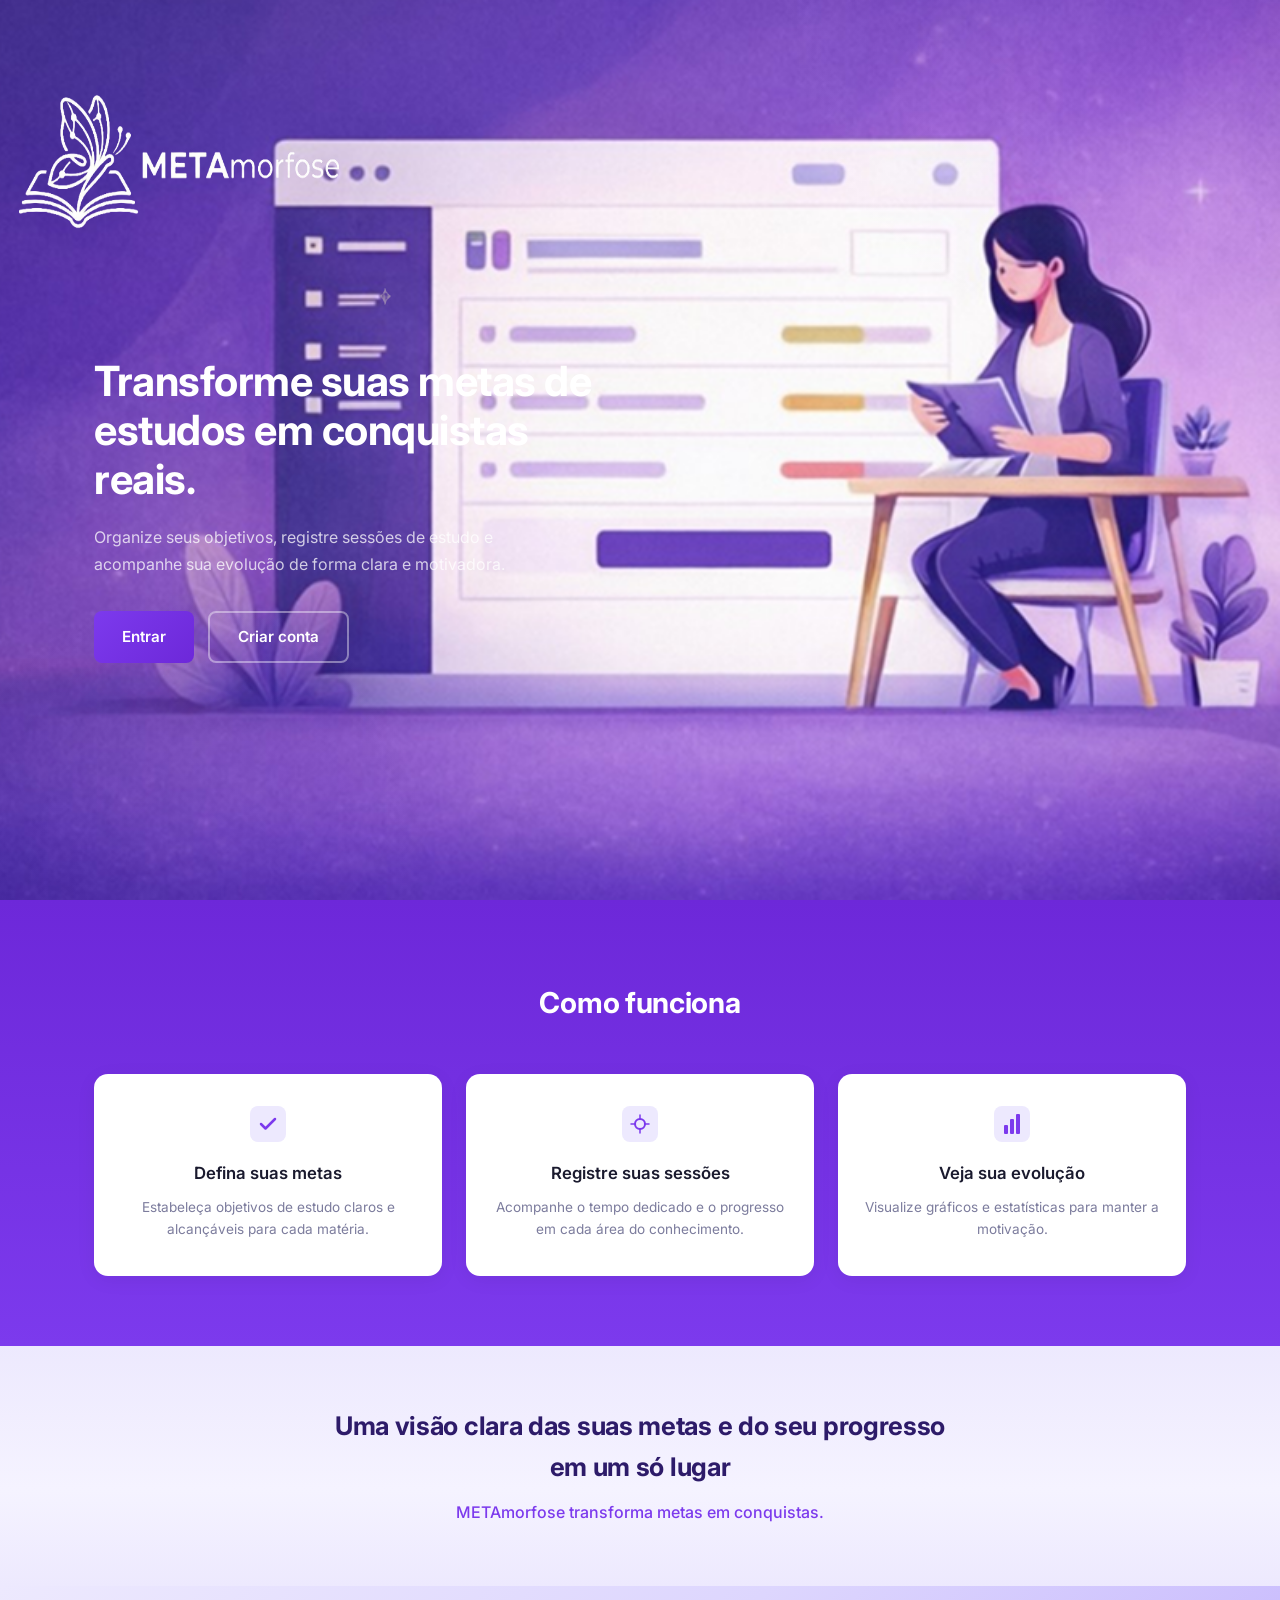
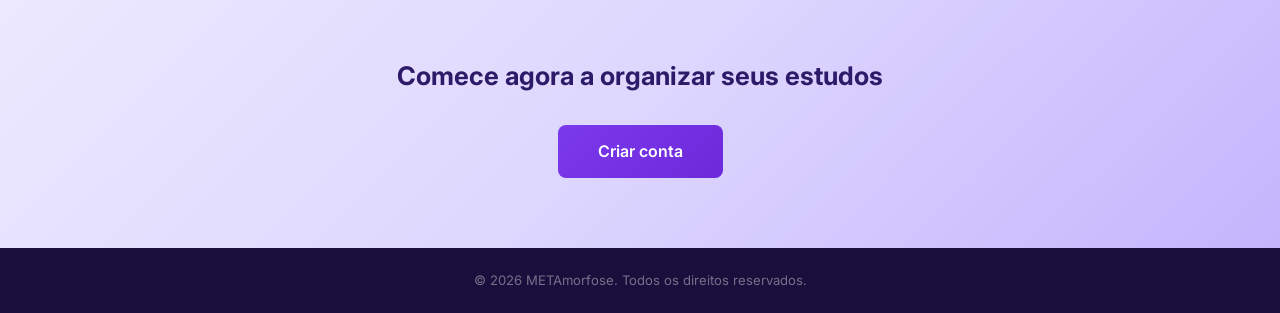
==== src/pages/index.html @ a3f09dbd "Tela inicial" ====
<!-- ========================================
     META MATERIE - PÁGINA PRINCIPAL
     ======================================== -->
<!DOCTYPE html>
<html lang="pt-BR">
<head>
    <meta charset="UTF-8">
    <meta name="viewport" content="width=device-width, initial-scale=1.0">
    <title>METAmorfose</title>
    
    <!-- Link para o arquivo CSS externo -->
    <link rel="stylesheet" href="../assets/css/style.css">
    
    <!-- Fonte Google: Inter -->
    <link href="https://fonts.googleapis.com/css2?family=Inter:wght@400;500;600;700&display=swap" rel="stylesheet">
</head>
<body>

    <!-- ===== NAVBAR: Barra de navegação fixa no topo ===== -->
   

    <!-- ===== HERO: Seção principal com chamada para ação ===== -->
    <section class="hero">
        <!-- Fundo gradiente com efeitos visuais -->
        <div class="hero-bg"></div>
        <img src="../assets/images/image (3).png" alt="logo" class="logo-img">

        <div class="container hero-container">
            <!-- Conteúdo textual -->
            <div class="hero-content">
                <h1 class="hero-title">Transforme suas metas de estudos em conquistas reais.</h1>
                <p class="hero-subtitle">Organize seus objetivos, registre sessões de estudo e acompanhe sua evolução de forma clara e motivadora.</p>
                
                <!-- Botões de ação -->
                <div class="hero-buttons">
                    <a href="#" class="btn btn-primary">Entrar</a>
                    <a href="#" class="btn btn-outline">Criar conta</a>
                </div>
            </div>

            <!-- Imagem/ilustração -->
            <div class="hero-image">
                <img src="" alt="">
            </div>
        </div>
    </section>

    <!-- ===== COMO FUNCIONA: Três cards explicativos ===== -->
    <section class="como-funciona">
        <div class="container">
            <h2 class="section-title">Como funciona</h2>
            
            <div class="cards-grid">
                <!-- Card 1: Definir metas -->
                <div class="card">
                    <div class="card-icon">
                        <svg width="36" height="36" viewBox="0 0 36 36" fill="none">
                            <rect width="36" height="36" rx="8" fill="#EDE9FE"/>
                            <path d="M11 18L15.5 22.5L25 13" stroke="#7C3AED" stroke-width="2.5" stroke-linecap="round" stroke-linejoin="round"/>
                        </svg>
                    </div>
                    <h3 class="card-title">Defina suas metas</h3>
                    <p class="card-desc">Estabeleça objetivos de estudo claros e alcançáveis para cada matéria.</p>
                </div>

                <!-- Card 2: Registrar sessões -->
                <div class="card">
                    <div class="card-icon">
                        <svg width="36" height="36" viewBox="0 0 36 36" fill="none">
                            <rect width="36" height="36" rx="8" fill="#EDE9FE"/>
                            <circle cx="18" cy="18" r="5" stroke="#7C3AED" stroke-width="2"/>
                            <path d="M18 9V13M18 23V27M9 18H13M23 18H27" stroke="#7C3AED" stroke-width="1.5" stroke-linecap="round"/>
                        </svg>
                    </div>
                    <h3 class="card-title">Registre suas sessões</h3>
                    <p class="card-desc">Acompanhe o tempo dedicado e o progresso em cada área do conhecimento.</p>
                </div>

                <!-- Card 3: Ver evolução -->
                <div class="card">
                    <div class="card-icon">
                        <svg width="36" height="36" viewBox="0 0 36 36" fill="none">
                            <rect width="36" height="36" rx="8" fill="#EDE9FE"/>
                            <rect x="10" y="19" width="4" height="9" rx="1" fill="#7C3AED"/>
                            <rect x="16" y="13" width="4" height="15" rx="1" fill="#7C3AED"/>
                            <rect x="22" y="8" width="4" height="20" rx="1" fill="#7C3AED"/>
                        </svg>
                    </div>
                    <h3 class="card-title">Veja sua evolução</h3>
                    <p class="card-desc">Visualize gráficos e estatísticas para manter a motivação.</p>
                </div>
            </div>
        </div>
    </section>

    <!-- ===== VISÃO CLARA: Frase de impacto ===== -->
    <section class="visao-clara">
        <div class="container visao-container">
            <h2 class="section-title visao-title">Uma visão clara das suas metas e do seu progresso em um só lugar</h2>
            <p class="visao-subtitle">METAmorfose transforma metas em conquistas.</p>
        </div>
    </section>

    <!-- ===== CTA FINAL: Chamada para ação final ===== -->
    <section class="cta-final">
        <div class="container cta-container">
            <h2 class="cta-title">Comece agora a organizar seus estudos</h2>
            <a href="#" class="btn btn-cta">Criar conta</a>
        </div>
    </section>

    <!-- ===== FOOTER: Rodapé com copyright ===== -->
    <footer class="footer">
        <div class="container">
            <p class="footer-text">&copy; 2026 METAmorfose. Todos os direitos reservados.</p>
        </div>
    </footer>

    <!-- ===== JAVASCRIPT: Funcionalidades interativas ===== -->
    <script>
        // Toggle do menu hamburger no mobile
        const hamburger = document.getElementById('hamburger');
        hamburger.addEventListener('click', () => {
            hamburger.classList.toggle('active');
            document.querySelector('.nav-links').classList.toggle('show');
        });

        // Adiciona classe 'scrolled' na navbar ao rolar a página
        window.addEventListener('scroll', () => {
            document.querySelector('.navbar').classList.toggle('scrolled', window.scrollY > 10);
        });
    </script>

</body>
</html>
---- src/assets/css/style.css ----
/* ========================================
   META MATERIE - FOLHA DE ESTILOS
   ======================================== */

/* ===== RESET E CONFIGURAÇÕES GERAIS ===== */
/* Remove margens, paddings e define box-sizing consistente para todos os elementos */
*,
*::before,
*::after {
    margin: 0;
    padding: 0;
    box-sizing: border-box;
}

/* Habilita rolagem suave para links âncora */
html {
    scroll-behavior: smooth;
}

/* Configurações base do corpo da página */
body {
    background: linear-gradient(135deg, #1C1C62 0%, #28216E 50%, #e8adff 100%);
    font-family: 'Inter', sans-serif; /* Fonte moderna e legível */
    color: #1a1a2e; /* Cor principal do texto */
    line-height: 1.6; /* Altura da linha para melhor leitura */
    overflow-x: hidden; /* Evita rolagem horizontal indesejada */
}

/* Remove sublinhado padrão de links e herda cor do pai */
a {
    text-decoration: none;
    color: inherit;
}

/* ===== UTILITÁRIOS ===== */
/* Container centralizado com largura máxima e padding lateral */
.container {
    max-width: 1140px;
    margin: 0 auto;
    padding: 0 24px;
}

/* ===== NAVBAR (BARRA DE NAVEGAÇÃO) ===== */
.navbar {
    position: fixed; /* Fixa no topo durante a rolagem */
    top: 0;
    left: 0;
    right: 0;
    z-index: 1000; /* Garante que fique acima de outros elementos */
    background: #3A1E72; /* Fundo branco semitransparente */
    backdrop-filter: blur(12px); /* Efeito de desfoque no fundo */
    padding: 8px 0;
    transition: box-shadow 0.3s ease; /* Transição suave para sombra */
}

/* Adiciona sombra quando a página é rolada (classe adicionada via JS) */
.navbar.scrolled {
    box-shadow: 0 2px 24px rgba(124, 58, 237, 0.08);
}

/* Layout flexível para alinhar logo, links e botão */
.nav-container {
    padding-left: 20px;
    padding-right: 24px;
    max-width: 100%;
    display: flex;
    align-items: center;
    justify-content: space-between;
}

/* Estilo do logo com ícone e texto */
.logo {
    height: 80px;
    max-width: 160px;
    display: flex;
    align-items: center;
   
}

/* Texto do logo com gradiente roxo */
.logo-img {
    top: 4px;;
    align-items: center;
    height: 35%;
    max-width: 35%;
    position: absolute;
    display: flex;
    left: 14%;
    right: 17p;
    transform: translate(-50%);
    
}

/* Links de navegação */
.nav-links {
    display: flex;
    align-items: center;
    gap: 36px; /* Espaçamento entre os links */
}

.nav-link {
    font-size: 0.88rem;
    font-weight: 500;
    color: #6b6b8d;
    transition: color 0.3s ease;
    position: relative; /* Necessário para o pseudo-elemento ::after */
}

.nav-link:hover {
    color: #7C3AED; /* Cor roxa ao passar o mouse */
}

/* Linha animada que aparece abaixo do link ao hover */
.nav-link::after {
    content: '';
    position: absolute;
    bottom: -4px;
    left: 0;
    width: 0;
    height: 2px;
    background: #7C3AED;
    transition: width 0.3s ease;
    border-radius: 1px;
}

.nav-link:hover::after {
    width: 100%;
}

/* ===== BOTÕES ===== */
/* Estilo base para todos os botões */
.btn {
    display: inline-flex;
    align-items: center;
    justify-content: center;
    padding: 10px 24px;
    border-radius: 8px;
    font-size: 0.9rem;
    font-weight: 600;
    cursor: pointer;
    transition: all 0.3s ease;
    border: none;
    font-family: 'Inter', sans-serif;
}

/* Botão "Entrar" da navbar - gradiente roxo */
.btn-entrar {
    background: linear-gradient(135deg, #7C3AED, #6D28D9);
    color: #fff;
    padding: 10px 26px;
    border-radius: 8px;
}

.btn-entrar:hover {
    box-shadow: 0 4px 16px rgba(124, 58, 237, 0.35);
    transform: translateY(-1px); /* Efeito de elevação */
}

/* Botão primário (uso geral) */
.btn-primary {
    background: linear-gradient(135deg, #7C3AED, #6D28D9);
    color: #fff;
}

.btn-primary:hover {
    box-shadow: 0 6px 20px rgba(124, 58, 237, 0.3);
    transform: translateY(-2px);
}

/* Botão com borda e fundo transparente (estilo outline) */
.btn-outline {
    background: transparent;
    color: #fff;
    border: 2px solid rgba(255, 255, 255, 0.4);
}

.btn-outline:hover {
    background: rgba(255, 255, 255, 0.12);
    border-color: rgba(255, 255, 255, 0.8);
}

/* ===== HERO (SEÇÃO PRINCIPAL) ===== */
.hero {
    width: 100%;
    margin-left: 0;
    margin-right: 0;
    position: relative;
    min-height: 100vh; /* Ocupa toda a altura da viewport */
    display: flex;
    align-items: center;
    padding-top: 80px; /* Espaço para a navbar fixa */
    overflow: hidden;
}

/* Fundo com gradiente roxo da seção hero */
.hero-bg {
    position: absolute;
    top: 0;
    left: 0;
    width: 100%;
    height: 100%;
    background-image: url(../images/1000042641\ 1.png);
   /* background: linear-gradient(135deg, #2D1B69 0%, #4C1D95 30%, #5B21B6 60%, #6D28D9 100%);*/
   background-size: cover;
   background-position: right center;
   background-repeat: no-repeat;
    z-index: 0;
}

/* Efeitos de brilho/radial no fundo para profundidade visual */
.hero-bg::before {
    content: '';
    position: absolute;
    top: -40%;
    right: -15%;
    width: 700px;
    height: 700px;
    background: radial-gradient(circle, rgba(167, 139, 250, 0.12) 0%, transparent 70%);
    border-radius: 50%;
}

.hero-bg::after {
    content: '';
    position: absolute;
    bottom: -20%;
    left: -5%;
    width: 500px;
    height: 500px;
    background: radial-gradient(circle, rgba(192, 132, 252, 0.08) 0%, transparent 70%);
    border-radius: 50%;
}

/* Container interno do hero com layout flexível */
.hero-container {
    display: flex;
    align-items: center;
    justify-content: space-between;
    gap: 40px;
    position: relative;
    z-index: 2; /* Garante que o conteúdo fique acima do fundo */
    width: 100%;
    padding-top: 40px;
}

/* Conteúdo textual do hero */
.hero-content {
    flex: 1;
    max-width: 540px;
}

.hero-title {
    font-size: 2.6rem;
    font-weight: 700;
    color: #fff;
    line-height: 1.18;
    margin-bottom: 20px;
    letter-spacing: -0.5px;
}

.hero-subtitle {
    font-size: 1rem;
    color: rgba(255, 255, 255, 0.75); /* Texto branco com transparência */
    line-height: 1.7;
    margin-bottom: 32px;
    max-width: 460px;
}

/* Grupo de botões do hero */
.hero-buttons {
    display: flex;
    gap: 14px;
    flex-wrap: wrap; /* Permite quebra de linha em telas menores */
}

.hero-buttons .btn-primary,
.hero-buttons .btn-outline {
    padding: 12px 28px;
    font-size: 0.95rem;
}

/* Imagem/ilustração do hero */
.hero-image {
    flex: 1;
    max-width: 500px;
    position: relative;
}

.hero-image img {
    width: 100%;
    height: auto;
    border-radius: 20px; /* Bordas arredondadas na imagem */
}

/* ===== SEÇÃO: COMO FUNCIONA ===== */
.como-funciona {
    background: linear-gradient(180deg, #6D28D9 0%, #7C3AED 100%);
    padding: 80px 0 70px;
    text-align: center;
}

.section-title {
    font-size: 1.8rem;
    font-weight: 700;
    color: #fff;
    margin-bottom: 48px;
    letter-spacing: -0.3px;
}

/* Grid de 3 colunas para os cards */
.cards-grid {
    display: grid;
    grid-template-columns: repeat(3, 1fr);
    gap: 24px;
}

/* Card individual */
.card {
    background: #fff;
    border-radius: 14px;
    padding: 32px 24px 36px;
    text-align: center;
    box-shadow: 0 4px 20px rgba(0, 0, 0, 0.06);
    transition: all 0.4s ease; /* Animação suave ao hover */
}

.card:hover {
    transform: translateY(-6px); /* Elevação ao passar o mouse */
    box-shadow: 0 12px 40px rgba(0, 0, 0, 0.1);
}

.card-icon {
    margin: 0 auto 18px;
    display: flex;
    align-items: center;
    justify-content: center;
}

.card-title {
    font-size: 1.05rem;
    font-weight: 600;
    color: #1a1a2e;
    margin-bottom: 10px;
}

.card-desc {
    font-size: 0.85rem;
    color: #7c7c9d;
    line-height: 1.6;
}

/* ===== SEÇÃO: VISÃO CLARA ===== */
.visao-clara {
    background: linear-gradient(180deg, #EDE9FE 0%, #F5F3FF 60%, #EDE9FE 100%);
    padding: 60px 0;
    text-align: center;
}

.visao-container {
    max-width: 680px;
}

.visao-title {
    font-size: 1.6rem;
    font-weight: 700;
    color: #2D1B69;
    margin-bottom: 12px;
    letter-spacing: -0.3px;
}

.visao-subtitle {
    font-size: 1rem;
    color: #7C3AED;
    font-weight: 500;
}

/* ===== SEÇÃO: CTA FINAL (Call to Action) ===== */
.cta-final {
    background: linear-gradient(135deg, #EDE9FE 0%, #DDD6FE 50%, #C4B5FD 100%);
    padding: 70px 0;
    text-align: center;
}

.cta-container {
    display: flex;
    flex-direction: column;
    align-items: center;
    gap: 28px;
}

.cta-title {
    font-size: 1.6rem;
    font-weight: 700;
    color: #2D1B69;
}

/* Botão grande de chamada para ação */
.btn-cta {
    background: linear-gradient(135deg, #7C3AED, #6D28D9);
    color: #ffffff;
    padding: 14px 40px;
    font-size: 1rem;
    border-radius: 8px;
    border: none;
    cursor: pointer;
    font-weight: 600;
    font-family: 'Inter', sans-serif;
    transition: all 0.3s ease;
    display: inline-flex;
}

.btn-cta:hover {
    box-shadow: 0 6px 20px rgba(124, 58, 237, 0.3);
    transform: translateY(-2px);
}

/* ===== FOOTER (RODAPÉ) ===== */
.footer {
    background: #1a0f3c;
    padding: 22px 0;
    text-align: center;
}

.footer-text {
    color: rgba(255, 255, 255, 0.4);
    font-size: 0.82rem;
}

/* ===== HAMBURGER MENU (MOBILE) ===== */
.hamburger {
    display: none; /* Oculto em desktop */
    flex-direction: column;
    gap: 5px;
    background: none;
    border: none;
    cursor: pointer;
    padding: 4px;
}

.hamburger span {
    width: 22px;
    height: 2.5px;
    background: #7C3AED;
    border-radius: 2px;
    transition: all 0.3s ease;
}

/* Animação do ícone hamburger para "X" quando ativo */
.hamburger.active span:nth-child(1) {
    transform: rotate(45deg) translate(5px, 5px);
}
.hamburger.active span:nth-child(2) {
    opacity: 0;
}
.hamburger.active span:nth-child(3) {
    transform: rotate(-45deg) translate(5px, -5px);
}

/* ===== RESPONSIVIDADE (MEDIA QUERIES) ===== */

/* Tablets e telas menores que 992px */
@media (max-width: 992px) {
    .hero-container {
        flex-direction: column; /* Empilha conteúdo e imagem */
        text-align: center;
    }

    .hero-content {
        max-width: 100%;
    }

    .hero-title {
        font-size: 2rem;
    }

    .hero-subtitle {
        max-width: 100%;
    }

    .hero-buttons {
        justify-content: center;
    }

    .hero-image {
        max-width: 380px;
    }

    .cards-grid {
        grid-template-columns: repeat(2, 1fr); /* 2 colunas em tablets */
    }
}

/* Mobile: telas menores que 768px */
@media (max-width: 768px) {
    /* Menu mobile: esconde links e mostra como dropdown */
    .nav-links {
        display: none;
        position: absolute;
        top: 100%;
        left: 0;
        right: 0;
        background: #fff;
        flex-direction: column;
        padding: 24px;
        gap: 20px;
        box-shadow: 0 10px 30px rgba(0, 0, 0, 0.08);
    }

    .nav-links.show {
        display: flex; /* Mostra quando a classe 'show' é adicionada */
    }

    .hamburger {
        display: flex; /* Mostra botão hamburger */
    }

    .btn-entrar {
        display: none; /* Esconde botão "Entrar" da navbar no mobile */
    }

    .hero {
        padding-top: 100px;
        padding-bottom: 50px;
    }

    .hero-title {
        font-size: 1.7rem;
    }

    .hero-subtitle {
        font-size: 0.95rem;
    }

    .section-title {
        font-size: 1.5rem;
    }

    .cards-grid {
        grid-template-columns: 1fr; /* 1 coluna em mobile */
        max-width: 360px;
        margin: 0 auto;
    }

    .visao-title,
    .cta-title {
        font-size: 1.3rem;
    }
}

/* Mobile pequeno: telas menores que 480px */
@media (max-width: 480px) {
    .hero-title {
        font-size: 1.45rem;
    }

    .hero-buttons {
        flex-direction: column;
        align-items: center;
    }

    .hero-buttons .btn-primary,
    .hero-buttons .btn-outline {
        width: 100%;
        max-width: 220px;
    }

    .como-funciona,
    .cta-final,
    .visao-clara {
        padding: 50px 0;
    }
}


/* =========================================
   AJUSTE RESPONSIVO DA IMAGEM DE FUNDO
   ========================================= */

/* Para Tablets e Telas Médias (iPad, etc) */
@media (max-width: 1024px) {
    .hero-bg {
        /* Muda o foco: a menina vai para o canto inferior direito.
           O texto fica no topo, livre de sobreposição. */
        background-position: right bottom; 
        background-size: cover;
    }
    
    .hero {
        min-height: 90vh;
    }
}

/* Para Celulares */
@media (max-width: 768px) {
    .hero-bg {
        /* No celular, foca mais no centro/baixo para não cortar o rosto da menina */
        background-position: center bottom;
        background-size: cover;
    }
    
    .hero {
        padding-top: 100px; /* Mais espaço no topo para o menu não tampar */
        min-height: 100vh;
    }
    
    /* Ajuste do texto para ficar legível no fundo */
    .hero-content {
        text-align: center; /* Centraliza o texto no mobile */
        margin: 0 auto;
    }
    
    .hero-buttons {
        justify-content: center;
    }
}


/* ===== AJUSTE FINO PARA IPAD / TABLETS ===== */
@media (max-width: 1024px) and (min-width: 769px) {
    .hero-bg {
        /* Foca levemente à direita, mas puxa para o centro para não cortar a menina */
        background-position: 65% center;
        background-size: cover;
    }

    .hero-container {
        /* Mantém o layout lado a lado no iPad (não empilha) */
        flex-direction: row;
        gap: 30px;
    }

    .hero-content {
        /* Limita a largura do texto para criar um "corredor" seguro */
        max-width: 45%;
        text-align: left;
    }
}
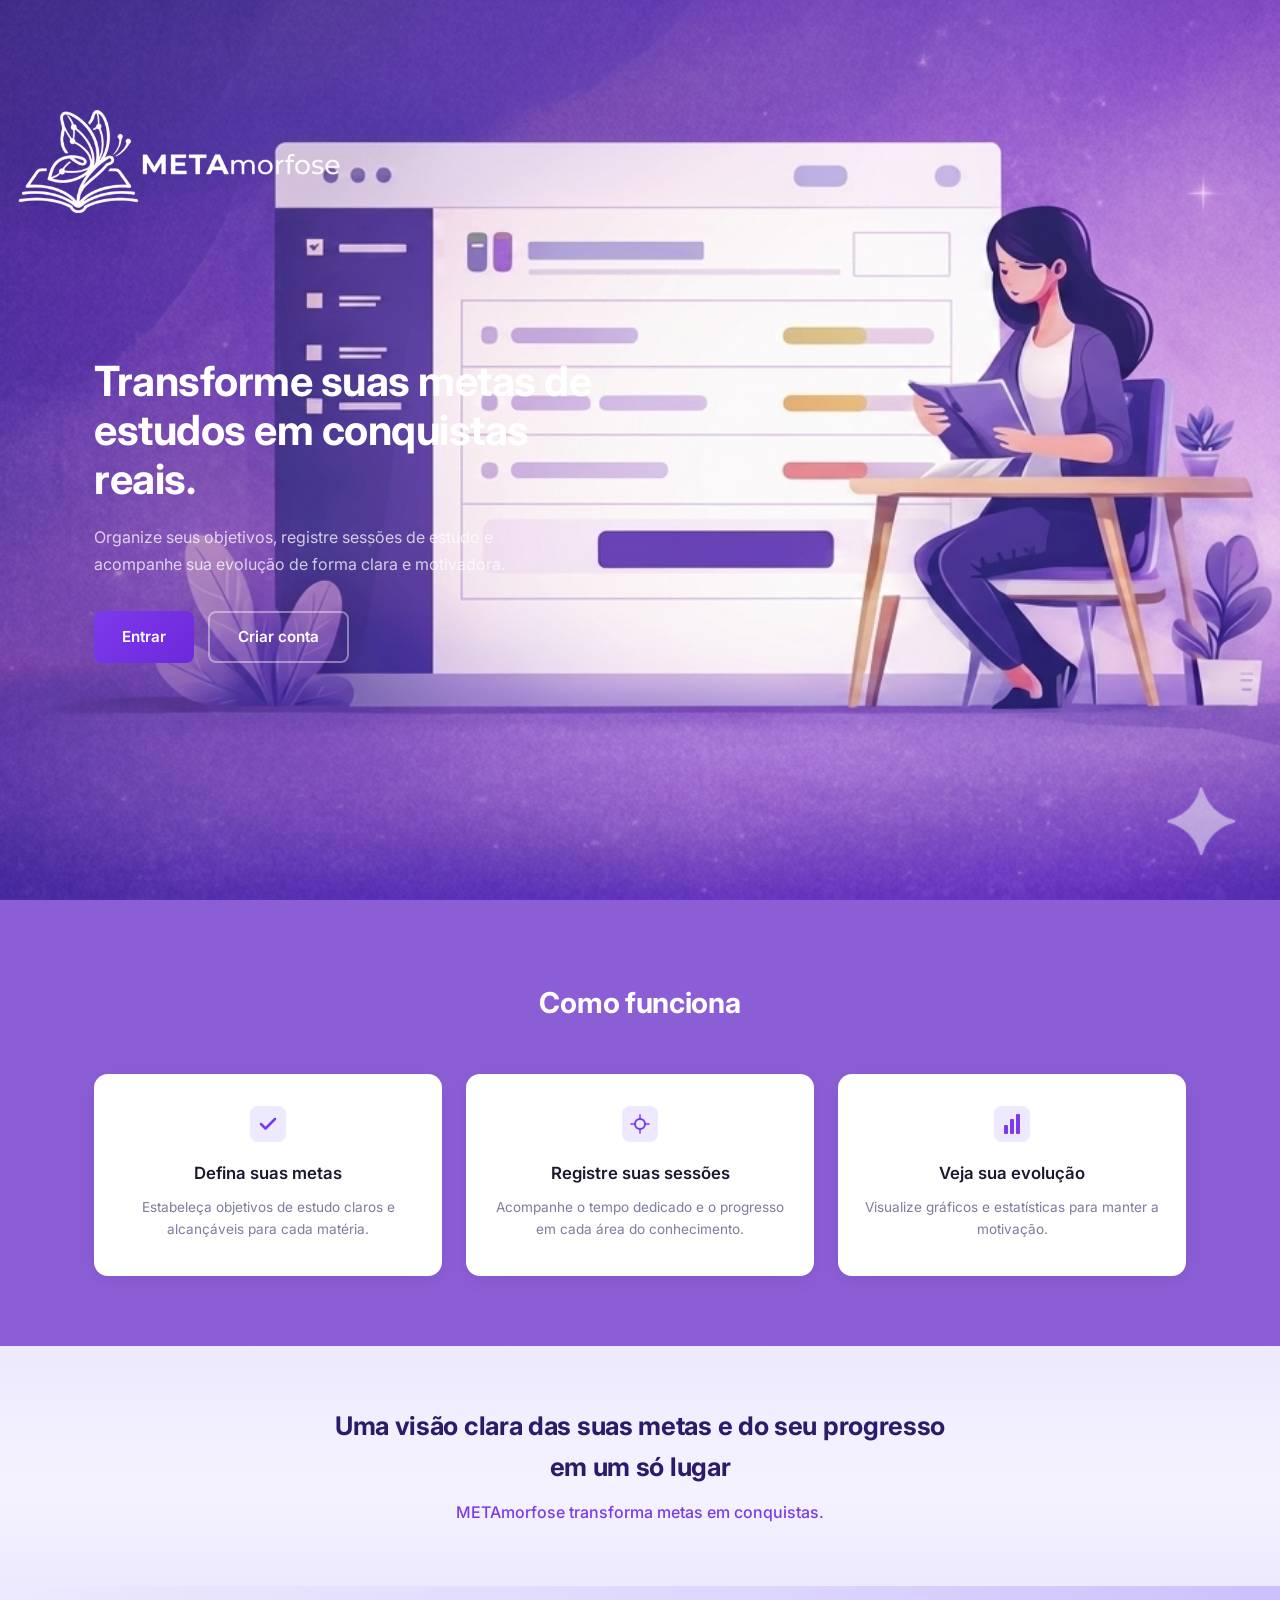
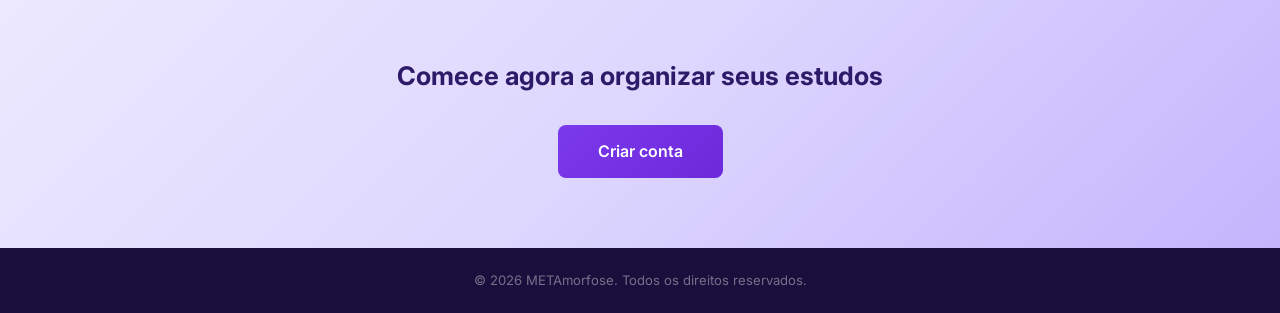
==== commit 0d7a4e02: "atualização" ====
--- a/src/pages/index.html
+++ b/src/pages/index.html
@@ -16,14 +16,15 @@
 </head>
 <body>
 
-    <!-- ===== NAVBAR: Barra de navegação fixa no topo ===== -->
+   
    
 
     <!-- ===== HERO: Seção principal com chamada para ação ===== -->
     <section class="hero">
         <!-- Fundo gradiente com efeitos visuais -->
         <div class="hero-bg"></div>
-        <img src="../assets/images/image (3).png" alt="logo" class="logo-img">
+        <img src="../assets/images/logo.1.png" alt="logo" class="logo-img">
+        
 
         <div class="container hero-container">
             <!-- Conteúdo textual -->
@@ -38,10 +39,7 @@
                 </div>
             </div>
 
-            <!-- Imagem/ilustração -->
-            <div class="hero-image">
-                <img src="" alt="">
-            </div>
+           
         </div>
     </section>
 
--- a/src/assets/css/style.css
+++ b/src/assets/css/style.css
@@ -40,42 +40,14 @@
     padding: 0 24px;
 }
 
-/* ===== NAVBAR (BARRA DE NAVEGAÇÃO) ===== */
-.navbar {
-    position: fixed; /* Fixa no topo durante a rolagem */
-    top: 0;
-    left: 0;
-    right: 0;
-    z-index: 1000; /* Garante que fique acima de outros elementos */
-    background: #3A1E72; /* Fundo branco semitransparente */
-    backdrop-filter: blur(12px); /* Efeito de desfoque no fundo */
-    padding: 8px 0;
-    transition: box-shadow 0.3s ease; /* Transição suave para sombra */
-}
 
 /* Adiciona sombra quando a página é rolada (classe adicionada via JS) */
 .navbar.scrolled {
     box-shadow: 0 2px 24px rgba(124, 58, 237, 0.08);
 }
 
-/* Layout flexível para alinhar logo, links e botão */
-.nav-container {
-    padding-left: 20px;
-    padding-right: 24px;
-    max-width: 100%;
-    display: flex;
-    align-items: center;
-    justify-content: space-between;
-}
-
-/* Estilo do logo com ícone e texto */
-.logo {
-    height: 80px;
-    max-width: 160px;
-    display: flex;
-    align-items: center;
-   
-}
+
+
 
 /* Texto do logo com gradiente roxo */
 .logo-img {
@@ -88,44 +60,11 @@
     left: 14%;
     right: 17p;
     transform: translate(-50%);
+    object-fit: contain;
     
 }
 
-/* Links de navegação */
-.nav-links {
-    display: flex;
-    align-items: center;
-    gap: 36px; /* Espaçamento entre os links */
-}
-
-.nav-link {
-    font-size: 0.88rem;
-    font-weight: 500;
-    color: #6b6b8d;
-    transition: color 0.3s ease;
-    position: relative; /* Necessário para o pseudo-elemento ::after */
-}
-
-.nav-link:hover {
-    color: #7C3AED; /* Cor roxa ao passar o mouse */
-}
-
-/* Linha animada que aparece abaixo do link ao hover */
-.nav-link::after {
-    content: '';
-    position: absolute;
-    bottom: -4px;
-    left: 0;
-    width: 0;
-    height: 2px;
-    background: #7C3AED;
-    transition: width 0.3s ease;
-    border-radius: 1px;
-}
-
-.nav-link:hover::after {
-    width: 100%;
-}
+
 
 /* ===== BOTÕES ===== */
 /* Estilo base para todos os botões */
@@ -199,7 +138,7 @@
     left: 0;
     width: 100%;
     height: 100%;
-    background-image: url(../images/1000042641\ 1.png);
+    background-image: url(../images/banner\ da\ tela\ principal.png);
    /* background: linear-gradient(135deg, #2D1B69 0%, #4C1D95 30%, #5B21B6 60%, #6D28D9 100%);*/
    background-size: cover;
    background-position: right center;
@@ -293,7 +232,7 @@
 
 /* ===== SEÇÃO: COMO FUNCIONA ===== */
 .como-funciona {
-    background: linear-gradient(180deg, #6D28D9 0%, #7C3AED 100%);
+    background: linear-gradient(180deg, #8B5ED6 0%, #8B5ED6 100%);
     padding: 80px 0 70px;
     text-align: center;
 }
@@ -425,35 +364,9 @@
     font-size: 0.82rem;
 }
 
-/* ===== HAMBURGER MENU (MOBILE) ===== */
-.hamburger {
-    display: none; /* Oculto em desktop */
-    flex-direction: column;
-    gap: 5px;
-    background: none;
-    border: none;
-    cursor: pointer;
-    padding: 4px;
-}
-
-.hamburger span {
-    width: 22px;
-    height: 2.5px;
-    background: #7C3AED;
-    border-radius: 2px;
-    transition: all 0.3s ease;
-}
-
-/* Animação do ícone hamburger para "X" quando ativo */
-.hamburger.active span:nth-child(1) {
-    transform: rotate(45deg) translate(5px, 5px);
-}
-.hamburger.active span:nth-child(2) {
-    opacity: 0;
-}
-.hamburger.active span:nth-child(3) {
-    transform: rotate(-45deg) translate(5px, -5px);
-}
+
+
+
 
 /* ===== RESPONSIVIDADE (MEDIA QUERIES) ===== */
 
@@ -633,4 +546,20 @@
         max-width: 45%;
         text-align: left;
     }
+}
+
+/* Tablet */
+@media (max-width: 992px) {
+    .logo-img {
+        height: 40px;
+    }
+}
+
+/* Celular */
+@media (max-width: 768px) {
+    .logo-img {
+        height: 140px;     /* Diminui no mobile */
+        transform: translateX(-15px);
+        max-width: 300px;
+    }
 }
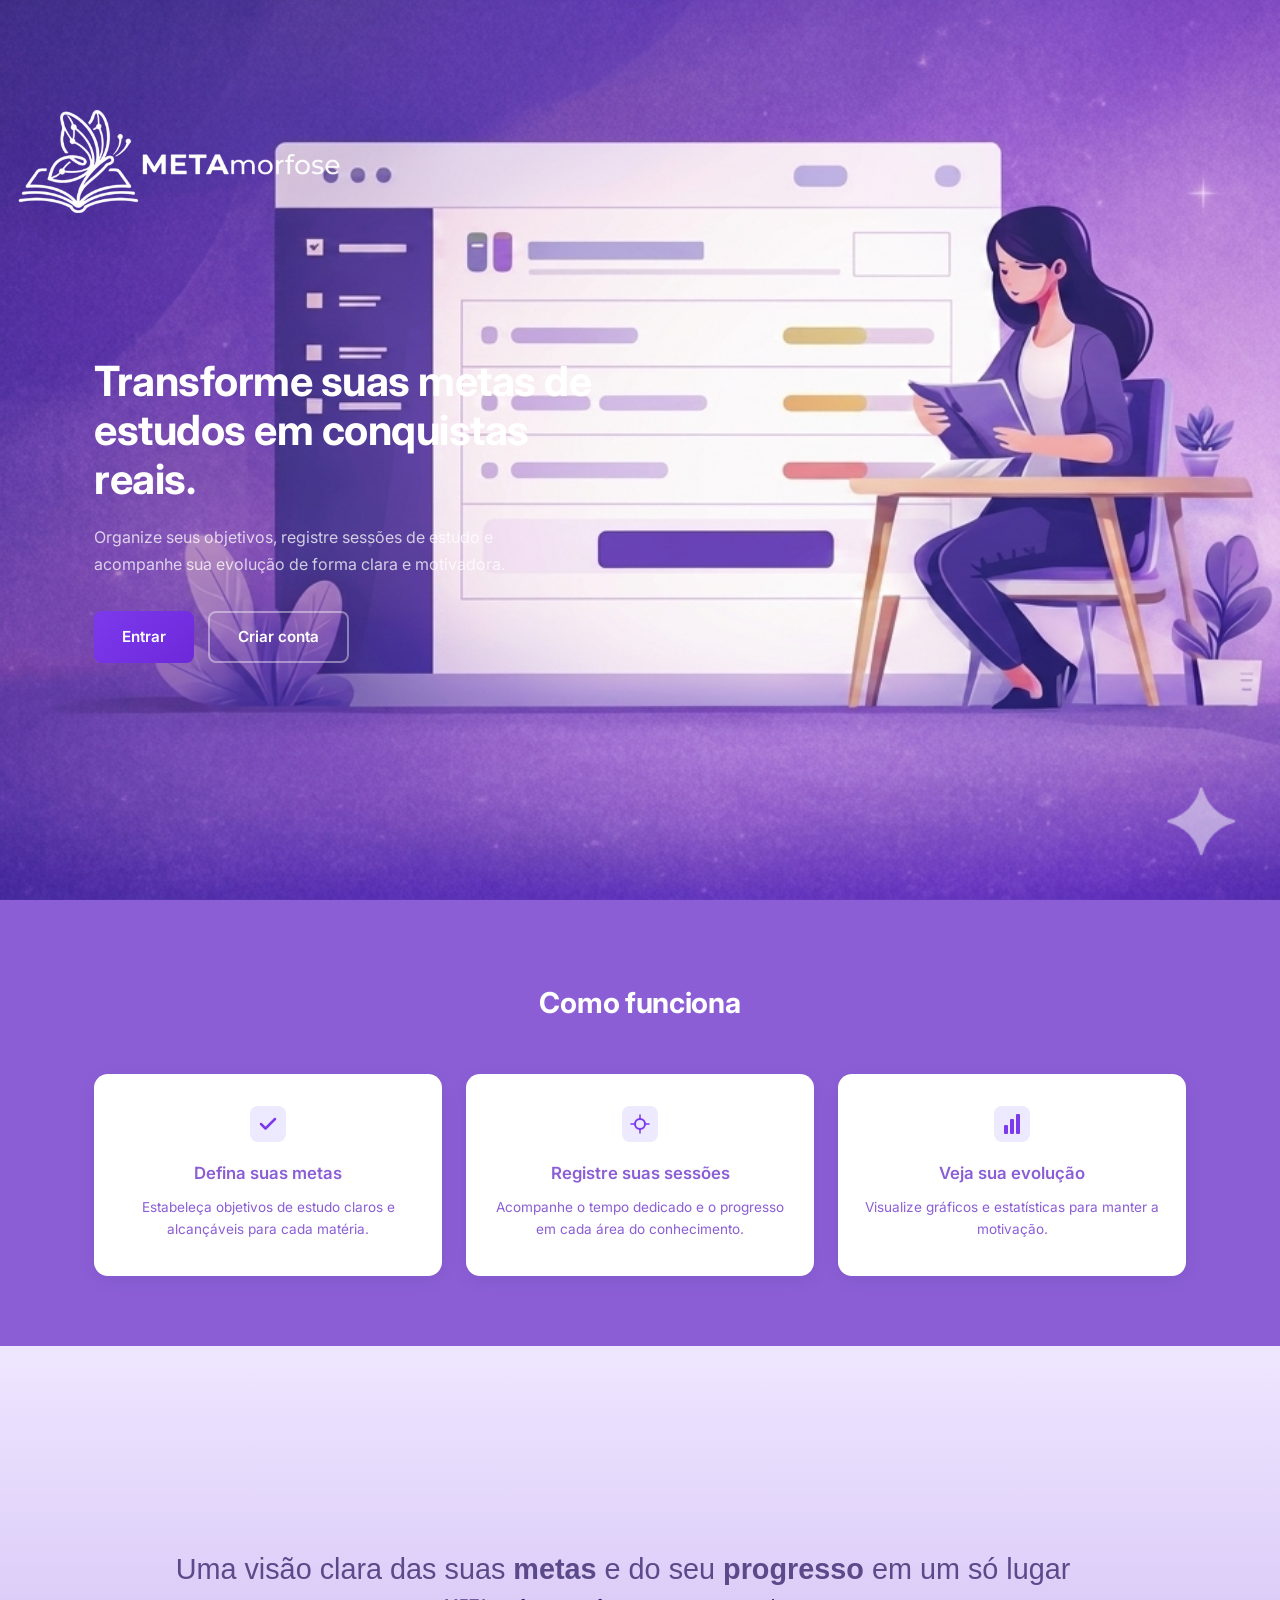
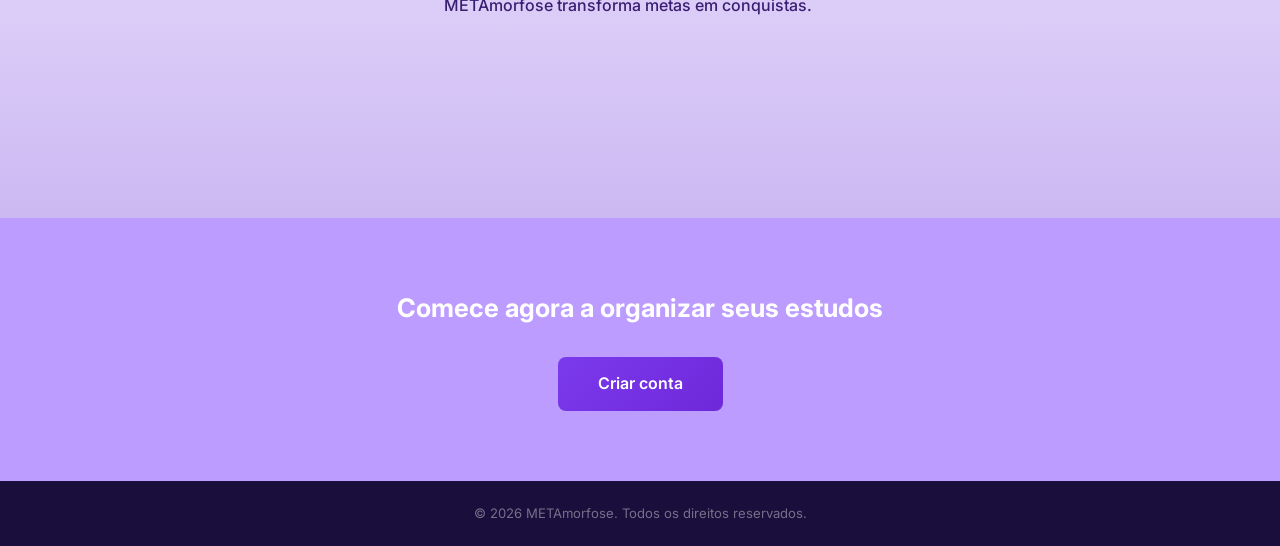
==== commit d64cb696: "atualizaçao da tela inicicial" ====
--- a/src/pages/index.html
+++ b/src/pages/index.html
@@ -94,7 +94,7 @@
     <!-- ===== VISÃO CLARA: Frase de impacto ===== -->
     <section class="visao-clara">
         <div class="container visao-container">
-            <h2 class="section-title visao-title">Uma visão clara das suas metas e do seu progresso em um só lugar</h2>
+            <h2 class="section-title visao-title">Uma visão clara das suas <strong>metas</strong>  e do seu <strong>progresso</strong> em um só lugar</h2>
             <p class="visao-subtitle">METAmorfose transforma metas em conquistas.</p>
         </div>
     </section>
--- a/src/assets/css/style.css
+++ b/src/assets/css/style.css
@@ -277,44 +277,57 @@
 .card-title {
     font-size: 1.05rem;
     font-weight: 600;
-    color: #1a1a2e;
+    color: #8B5ED6;
     margin-bottom: 10px;
 }
 
 .card-desc {
     font-size: 0.85rem;
-    color: #7c7c9d;
+    color: #8B5ED6;
     line-height: 1.6;
 }
 
 /* ===== SEÇÃO: VISÃO CLARA ===== */
 .visao-clara {
-    background: linear-gradient(180deg, #EDE9FE 0%, #F5F3FF 60%, #EDE9FE 100%);
-    padding: 60px 0;
+    
+   background: linear-gradient(180deg, #EFE6FF 0%, #CCB8F2 100%);
+    padding: 200px 0;
     text-align: center;
 }
 
 .visao-container {
-    max-width: 680px;
+    max-width: 100% !important; /* Remove o limite de largura */
+    margin-left: 0 !important;   /* Remove a margem automática da esquerda */
+    padding-left: 0 !important;  /* Remove espaços internos da esquerda */
 }
 
 .visao-title {
-    font-size: 1.6rem;
-    font-weight: 700;
-    color: #2D1B69;
-    margin-bottom: 12px;
-    letter-spacing: -0.3px;
+    font-family: 'Poppins', sans-serif;
+    font-weight: 400;
+    color: #5A4A8A;
+    
+    /* Posicionamento */
+    display: inline-block;
+    white-space: nowrap;
+    margin-left: 0;
+    margin-bottom: 0;
+    
+    /* O ajuste que  para a esquerda */
+    transform: translateX(-5px); 
+    
+    /* Espaçamento entre letras (0 é o padrão, então é opcional) */
+    letter-spacing: 0;
 }
 
 .visao-subtitle {
     font-size: 1rem;
-    color: #7C3AED;
+    color: #3A1E72;
     font-weight: 500;
 }
 
 /* ===== SEÇÃO: CTA FINAL (Call to Action) ===== */
 .cta-final {
-    background: linear-gradient(135deg, #EDE9FE 0%, #DDD6FE 50%, #C4B5FD 100%);
+    background-color: #BC9CFF;
     padding: 70px 0;
     text-align: center;
 }
@@ -329,7 +342,7 @@
 .cta-title {
     font-size: 1.6rem;
     font-weight: 700;
-    color: #2D1B69;
+    color: #ffffff;
 }
 
 /* Botão grande de chamada para ação */
